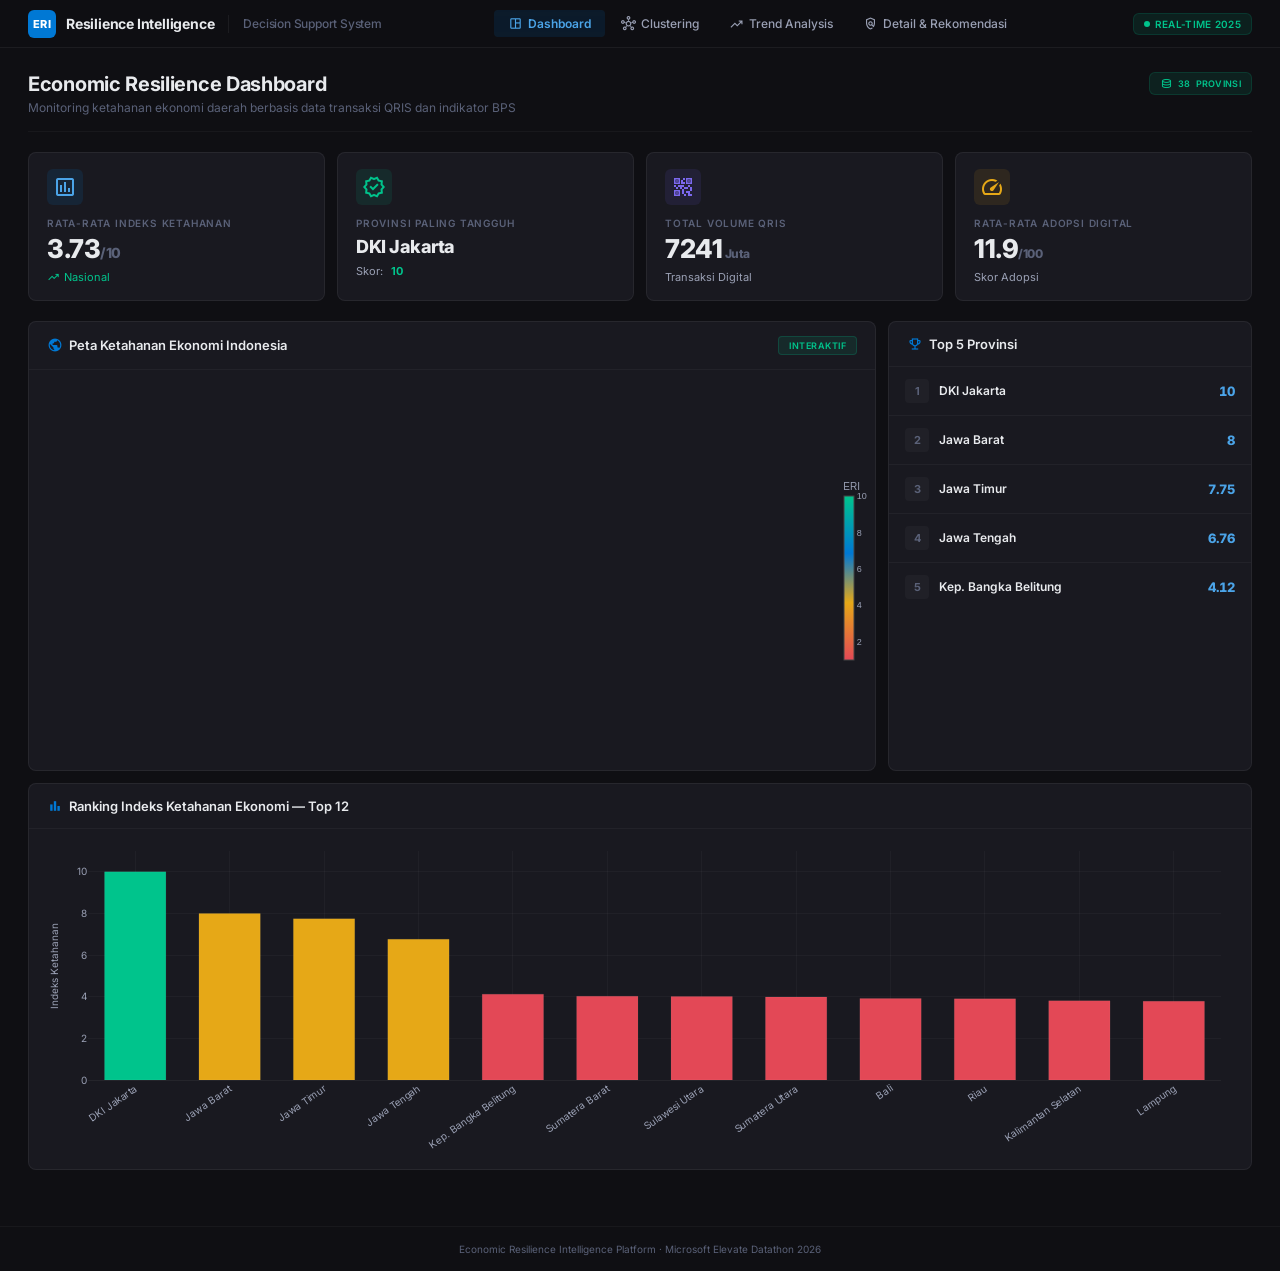
==== index.html @ f30be1ec "feat: add static export for GitHub Pages support" ====
<!DOCTYPE html>
<html lang="id">
<head>
    <meta charset="utf-8"/>
    <meta name="dicoding:email" content="apriansyahrifqii@gmail.com"/>
    <meta content="width=device-width, initial-scale=1.0" name="viewport"/>
    <title>Economic Resilience Intelligence | QRIS Analytics Platform</title>
    <meta name="description" content="Platform analitik ketahanan ekonomi daerah berbasis data transaksi QRIS. Decision support system untuk mengukur dan memvisualisasikan ketahanan ekonomi secara real-time."/>
    <link rel="stylesheet" href="static/css/style.css"/>
    <link href="https://fonts.googleapis.com/css2?family=Material+Symbols+Outlined:wght,FILL@100..700,0..1&display=swap" rel="stylesheet"/>
    <script src="https://cdn.plot.ly/plotly-2.27.0.min.js"></script>
</head>
<body>

<!-- ============ NAVBAR ============ -->
<nav class="navbar" id="main-navbar">
    <div class="navbar-brand">
        <div class="logo-icon">ERI</div>
        <span>Resilience Intelligence</span>
        <div class="brand-divider"></div>
        <span class="brand-subtitle">Decision Support System</span>
    </div>
    <div class="navbar-tabs">
        <button class="tab-btn active" data-tab="tab-dashboard" onclick="switchTab('tab-dashboard')">
            <span class="material-symbols-outlined" style="font-size:15px">space_dashboard</span>Dashboard
        </button>
        <button class="tab-btn" data-tab="tab-clusters" onclick="switchTab('tab-clusters')">
            <span class="material-symbols-outlined" style="font-size:15px">hub</span>Clustering
        </button>
        <button class="tab-btn" data-tab="tab-trends" onclick="switchTab('tab-trends')">
            <span class="material-symbols-outlined" style="font-size:15px">trending_up</span>Trend Analysis
        </button>
        <button class="tab-btn" data-tab="tab-detail" onclick="switchTab('tab-detail')">
            <span class="material-symbols-outlined" style="font-size:15px">policy</span>Detail & Rekomendasi
        </button>
    </div>
    <div class="navbar-badge">
        <div class="pulse-dot"></div>
        Real-time 2025
    </div>
</nav>

<!-- ============ MOBILE TABS ============ -->
<div class="mobile-tabs">
    <button class="mob-btn active" data-tab="tab-dashboard" onclick="switchTab('tab-dashboard')">
        <span class="material-symbols-outlined">space_dashboard</span>Dashboard
    </button>
    <button class="mob-btn" data-tab="tab-clusters" onclick="switchTab('tab-clusters')">
        <span class="material-symbols-outlined">hub</span>Cluster
    </button>
    <button class="mob-btn" data-tab="tab-trends" onclick="switchTab('tab-trends')">
        <span class="material-symbols-outlined">trending_up</span>Trend
    </button>
    <button class="mob-btn" data-tab="tab-detail" onclick="switchTab('tab-detail')">
        <span class="material-symbols-outlined">policy</span>Detail
    </button>
</div>

<!-- ============================================================ -->
<!-- TAB 1: DASHBOARD                                             -->
<!-- ============================================================ -->
<div class="tab-content active" id="tab-dashboard">
    <div class="page-header">
        <div>
            <h1>Economic Resilience Dashboard</h1>
            <p class="subtitle">Monitoring ketahanan ekonomi daerah berbasis data transaksi QRIS dan indikator BPS</p>
        </div>
        <div class="navbar-badge" style="font-size:9px">
            <span class="material-symbols-outlined" style="font-size:13px">database</span>
            <span id="stat-total-provinces">—</span> Provinsi
        </div>
    </div>

    <div class="kpi-grid">
        <div class="kpi-card">
            <div class="kpi-icon" style="background:var(--azure-blue-dim);color:var(--azure-light)">
                <span class="material-symbols-outlined">assessment</span>
            </div>
            <div class="kpi-label">Rata-rata Indeks Ketahanan</div>
            <div class="kpi-value"><span id="stat-avg-resilience" data-count="0" data-decimals="2">0</span><span style="font-size:14px;color:var(--text-muted)">/10</span></div>
            <div class="kpi-sub" style="color:var(--accent-emerald)">
                <span class="material-symbols-outlined" style="font-size:13px">trending_up</span>
                Nasional
            </div>
        </div>
        <div class="kpi-card">
            <div class="kpi-icon" style="background:var(--accent-emerald-dim);color:var(--accent-emerald)">
                <span class="material-symbols-outlined">verified</span>
            </div>
            <div class="kpi-label">Provinsi Paling Tangguh</div>
            <div class="kpi-value" id="stat-top-resilient" style="font-size:18px;line-height:1.3">—</div>
            <div class="kpi-sub">Skor: <strong id="stat-top-resilient-score" style="color:var(--accent-emerald);margin-left:4px">—</strong></div>
        </div>
        <div class="kpi-card">
            <div class="kpi-icon" style="background:var(--accent-purple-dim);color:var(--accent-purple)">
                <span class="material-symbols-outlined">qr_code_2</span>
            </div>
            <div class="kpi-label">Total Volume QRIS</div>
            <div class="kpi-value"><span id="stat-total-qris" data-count="0" data-decimals="0">0</span><span style="font-size:12px;color:var(--text-muted)"> Juta</span></div>
            <div class="kpi-sub">Transaksi Digital</div>
        </div>
        <div class="kpi-card">
            <div class="kpi-icon" style="background:var(--accent-amber-dim);color:var(--accent-amber)">
                <span class="material-symbols-outlined">speed</span>
            </div>
            <div class="kpi-label">Rata-rata Adopsi Digital</div>
            <div class="kpi-value"><span id="stat-avg-digital" data-count="0" data-decimals="1">0</span><span style="font-size:12px;color:var(--text-muted)">/100</span></div>
            <div class="kpi-sub">Skor Adopsi</div>
        </div>
    </div>

    <div class="grid-7-3" style="margin-bottom:12px">
        <div class="card">
            <div class="card-header">
                <h3><span class="material-symbols-outlined">public</span>Peta Ketahanan Ekonomi Indonesia</h3>
                <span class="badge badge-tangguh" style="font-size:9px">INTERAKTIF</span>
            </div>
            <div class="card-body" style="padding:0;height:400px">
                <div id="chart-map" style="width:100%;height:100%"></div>
            </div>
        </div>
        <div class="card">
            <div class="card-header">
                <h3><span class="material-symbols-outlined">emoji_events</span>Top 5 Provinsi</h3>
            </div>
            <ul class="province-list" id="top5-list"></ul>
        </div>
    </div>

    <div class="card">
        <div class="card-header">
            <h3><span class="material-symbols-outlined">bar_chart</span>Ranking Indeks Ketahanan Ekonomi — Top 12</h3>
        </div>
        <div class="card-body" style="height:340px;padding:14px">
            <div id="chart-bar" style="width:100%;height:100%"></div>
        </div>
    </div>
</div>

<!-- ============================================================ -->
<!-- TAB 2: CLUSTERING                                            -->
<!-- ============================================================ -->
<div class="tab-content" id="tab-clusters">
    <div class="page-header">
        <div>
            <h1>Clustering Analysis</h1>
            <p class="subtitle">Pengelompokan K-Means berdasarkan PDRB dan tingkat adopsi digital QRIS</p>
        </div>
    </div>

    <div class="cluster-insights">
        <div class="cluster-insight" style="background:var(--accent-emerald-dim);border-color:rgba(0,196,140,0.15)">
            <div class="ci-count" id="count-tangguh" style="color:var(--accent-emerald)">0</div>
            <div class="ci-label" style="color:var(--accent-emerald)">Tangguh</div>
            <div class="ci-desc">High Digital — Strong Economy</div>
        </div>
        <div class="cluster-insight" style="background:var(--accent-amber-dim);border-color:rgba(230,168,23,0.15)">
            <div class="ci-count" id="count-transisi" style="color:var(--accent-amber)">0</div>
            <div class="ci-label" style="color:var(--accent-amber)">Transisi</div>
            <div class="ci-desc">Moderate Digital — Moderate Economy</div>
        </div>
        <div class="cluster-insight" style="background:var(--accent-red-dim);border-color:rgba(227,72,86,0.15)">
            <div class="ci-count" id="count-rentan" style="color:var(--accent-red)">0</div>
            <div class="ci-label" style="color:var(--accent-red)">Rentan</div>
            <div class="ci-desc">Low Digital — Weak Economy</div>
        </div>
    </div>

    <div class="grid-7-3" style="margin-bottom:12px">
        <div class="card">
            <div class="card-header">
                <h3><span class="material-symbols-outlined">bubble_chart</span>PDRB vs Adopsi QRIS</h3>
            </div>
            <div class="card-body" style="height:440px;padding:12px">
                <div id="chart-scatter" style="width:100%;height:100%"></div>
            </div>
        </div>
        <div class="card">
            <div class="card-body" style="height:100%;display:flex;flex-direction:column;justify-content:center;background:linear-gradient(135deg,var(--azure-blue-dim),rgba(0,151,167,0.04))">
                <span class="material-symbols-outlined" style="font-size:32px;color:var(--azure-light);margin-bottom:10px">psychology</span>
                <h4 style="font-size:14px;font-weight:700;margin-bottom:8px">Wawasan Klaster</h4>
                <p style="font-size:11px;color:var(--text-secondary);line-height:1.7">Model K-Means mengidentifikasi tiga profil ekonomi berbeda di Indonesia, menunjukkan korelasi kuat antara literasi digital dengan ketahanan finansial daerah.</p>
            </div>
        </div>
    </div>

    <div class="card">
        <div class="card-header">
            <h3><span class="material-symbols-outlined">table_chart</span>Detail Semua Provinsi</h3>
        </div>
        <div style="overflow-x:auto">
            <table class="data-table" id="clusterTable">
                <thead>
                    <tr>
                        <th onclick="sortTable(0,false)">Provinsi</th>
                        <th onclick="sortTable(1,false)">Status</th>
                        <th onclick="sortTable(2,true)">Skor Ketahanan</th>
                        <th onclick="sortTable(3,true)">PDRB (T)</th>
                        <th onclick="sortTable(4,true)">QRIS (Juta)</th>
                        <th onclick="sortTable(5,true)">Kemiskinan (%)</th>
                        <th onclick="sortTable(6,true)">Adopsi Digital</th>
                    </tr>
                </thead>
                <tbody id="table-body"></tbody>
            </table>
        </div>
    </div>
</div>

<!-- ============================================================ -->
<!-- TAB 3: TREND ANALYSIS                                        -->
<!-- ============================================================ -->
<div class="tab-content" id="tab-trends">
    <div class="page-header">
        <div>
            <h1>Trend Analysis</h1>
            <p class="subtitle">Perkembangan transaksi QRIS dan PDRB secara quarterly (2024–2025)</p>
        </div>
    </div>

    <div class="trend-stats">
        <div class="kpi-card">
            <div class="kpi-icon" style="background:var(--accent-emerald-dim);color:var(--accent-emerald)">
                <span class="material-symbols-outlined">trending_up</span>
            </div>
            <div class="kpi-label">Pertumbuhan QRIS</div>
            <div class="kpi-value" style="color:var(--accent-emerald)" id="trend-qris-growth">—</div>
            <div class="kpi-sub">YoY (Q4 2024 vs Q4 2025)</div>
        </div>
        <div class="kpi-card">
            <div class="kpi-icon" style="background:var(--azure-blue-dim);color:var(--azure-light)">
                <span class="material-symbols-outlined">account_balance</span>
            </div>
            <div class="kpi-label">Pertumbuhan PDRB</div>
            <div class="kpi-value" style="color:var(--azure-light)" id="trend-pdrb-growth">—</div>
            <div class="kpi-sub">Rata-rata pertumbuhan</div>
        </div>
        <div class="kpi-card">
            <div class="kpi-icon" style="background:var(--accent-purple-dim);color:var(--accent-purple)">
                <span class="material-symbols-outlined">date_range</span>
            </div>
            <div class="kpi-label">Periode Data</div>
            <div class="kpi-value" style="font-size:20px">8 Quarter</div>
            <div class="kpi-sub">Q1 2024 — Q4 2025</div>
        </div>
    </div>

    <div class="grid-2" style="margin-bottom:12px">
        <div class="card">
            <div class="card-header">
                <h3><span class="material-symbols-outlined">qr_code_2</span>Tren Volume QRIS (Top 5)</h3>
            </div>
            <div class="card-body" style="height:360px;padding:12px">
                <div id="chart-trend" style="width:100%;height:100%"></div>
            </div>
        </div>
        <div class="card">
            <div class="card-header">
                <h3><span class="material-symbols-outlined">account_balance</span>Tren PDRB (Top 5)</h3>
            </div>
            <div class="card-body" style="height:360px;padding:12px">
                <div id="chart-pdrb-trend" style="width:100%;height:100%"></div>
            </div>
        </div>
    </div>
</div>

<!-- ============================================================ -->
<!-- TAB 4: DETAIL PROVINSI & REKOMENDASI                         -->
<!-- ============================================================ -->
<div class="tab-content" id="tab-detail">
    <div class="page-header">
        <div>
            <h1>Profil & Rekomendasi Kebijakan</h1>
            <p class="subtitle">Analisis mendalam dan rekomendasi kebijakan berbasis AI</p>
        </div>
    </div>

    <div style="max-width:380px;margin-bottom:20px">
        <select class="custom-select" id="province-select" onchange="loadProvinceDetail(this.value)">
            <option value="">— Pilih Provinsi —</option>
        </select>
    </div>

    <div class="detail-panel" id="detail-panel" style="display:none">
        <div class="detail-hero">
            <div>
                <h1 id="detail-name">—</h1>
                <span class="badge badge-tangguh" id="detail-badge" style="margin-top:8px">—</span>
            </div>
            <div style="text-align:right">
                <div style="font-size:9px;font-weight:600;text-transform:uppercase;letter-spacing:1px;color:var(--text-muted);margin-bottom:4px">Economic Resilience Index</div>
                <div class="big-score" id="detail-score">—<span>/10</span></div>
            </div>
        </div>

        <div class="detail-metrics">
            <div class="detail-metric">
                <div class="label">PDRB (Triliun Rupiah)</div>
                <div class="value" id="detail-pdrb">—</div>
            </div>
            <div class="detail-metric">
                <div class="label">Volume QRIS (Juta)</div>
                <div class="value" id="detail-qris">—</div>
            </div>
            <div class="detail-metric">
                <div class="label">Tingkat Kemiskinan</div>
                <div class="value" id="detail-poverty">—</div>
            </div>
        </div>

        <div class="grid-2" style="margin-bottom:20px">
            <div class="card" style="height:300px">
                <div id="chart-radar" style="width:100%;height:100%"></div>
            </div>
            <div class="card" style="height:300px;display:flex;flex-direction:column;justify-content:center">
                <div class="card-body">
                    <div class="detail-metric" style="margin-bottom:14px">
                        <div class="label">Skor Adopsi Digital</div>
                        <div class="value" id="detail-digital">—</div>
                    </div>
                </div>
            </div>
        </div>

        <div class="recommendation transition" id="detail-recommendation">
            <h4>Pilih provinsi untuk melihat rekomendasi</h4>
        </div>
    </div>
</div>

<footer class="app-footer">
    Economic Resilience Intelligence Platform &middot; Microsoft Elevate Datathon 2026
</footer>

<script src="static/js/app.js"></script>
<script>
    let provincesData = [];
    let trendData = [];
    let stats = {};

    async function initStatic() {
        const res = await fetch('data/static_data.json');
        const data = await res.json();
        provincesData = data.provinces_data;
        trendData = data.trend_data;
        stats = data.stats;

        // Fill Stats
        document.getElementById('stat-total-provinces').textContent = stats.total_provinces;
        document.getElementById('stat-avg-resilience').setAttribute('data-count', stats.avg_resilience);
        document.getElementById('stat-top-resilient').textContent = stats.top_resilient;
        document.getElementById('stat-top-resilient-score').textContent = stats.top_resilient_score;
        document.getElementById('stat-total-qris').setAttribute('data-count', stats.total_qris);
        document.getElementById('stat-avg-digital').setAttribute('data-count', stats.avg_digital_adoption);

        document.getElementById('count-tangguh').textContent = stats.cluster_counts.tangguh;
        document.getElementById('count-transisi').textContent = stats.cluster_counts.transisi;
        document.getElementById('count-rentan').textContent = stats.cluster_counts.rentan;

        animateCounters();

        // Render Charts
        renderBarChart(provincesData);
        renderMap(provincesData);
        renderScatter(provincesData);

        // Top 5 list
        const top5 = [...provincesData].sort((a, b) => b.Economic_Resilience_Index - a.Economic_Resilience_Index).slice(0, 5);
        const listEl = document.getElementById('top5-list');
        top5.forEach((p, i) => {
            const li = document.createElement('li');
            li.className = 'province-item';
            li.onclick = () => { switchTab('tab-detail'); document.getElementById('province-select').value = p.Provinsi; loadProvinceDetail(p.Provinsi); };
            li.innerHTML = `<span class="rank">${i+1}</span><span class="name">${p.Provinsi}</span><span class="score">${p.Economic_Resilience_Index}</span>`;
            listEl.appendChild(li);
        });

        // Table
        const tbody = document.getElementById('table-body');
        [...provincesData].sort((a, b) => b.Economic_Resilience_Index - a.Economic_Resilience_Index).forEach(p => {
            const cls = p.Status === 'Tangguh' ? 'badge-tangguh' : p.Status === 'Transisi' ? 'badge-transisi' : 'badge-rentan';
            const tr = document.createElement('tr');
            tr.innerHTML = `
                <td style="font-weight:600">${p.Provinsi}</td>
                <td><span class="badge ${cls}">${p.Status}</span></td>
                <td style="font-weight:700">${p.Economic_Resilience_Index}</td>
                <td>${p.PDRB_Triliun}</td>
                <td>${p.Volume_QRIS_Juta}</td>
                <td>${p.Tingkat_Kemiskinan_Persen}%</td>
                <td>${p.Digital_Adoption_Score || '—'}</td>
            `;
            tr.onclick = () => { switchTab('tab-detail'); document.getElementById('province-select').value = p.Provinsi; loadProvinceDetail(p.Provinsi); };
            tbody.appendChild(tr);
        });

        // Trends
        if (trendData.length > 0) {
            renderTrendChart(trendData, provincesData);
            renderPDRBTrend(trendData, provincesData);
            
            const q4_24 = trendData.filter(t => t.Quarter === 'Q4 2024');
            const q4_25 = trendData.filter(t => t.Quarter === 'Q4 2025');
            if (q4_24.length && q4_25.length) {
                const totalQ4_24 = q4_24.reduce((s, t) => s + t.Volume_QRIS_Juta, 0);
                const totalQ4_25 = q4_25.reduce((s, t) => s + t.Volume_QRIS_Juta, 0);
                document.getElementById('trend-qris-growth').textContent = '+' + ((totalQ4_25 - totalQ4_24) / totalQ4_24 * 100).toFixed(1) + '%';
                
                const pdrbQ4_24 = q4_24.reduce((s, t) => s + t.PDRB_Triliun, 0);
                const pdrbQ4_25 = q4_25.reduce((s, t) => s + t.PDRB_Triliun, 0);
                document.getElementById('trend-pdrb-growth').textContent = '+' + ((pdrbQ4_25 - pdrbQ4_24) / pdrbQ4_24 * 100).toFixed(1) + '%';
            }
        }

        // Select
        const select = document.getElementById('province-select');
        [...provincesData].sort((a, b) => a.Provinsi.localeCompare(b.Provinsi)).forEach(p => {
            const opt = document.createElement('option');
            opt.value = p.Provinsi;
            opt.textContent = p.Provinsi;
            select.appendChild(opt);
        });
    }

    initStatic();

    // Patch for loadProvinceDetail
    const _origLoad = loadProvinceDetail;
    loadProvinceDetail = async function(name) {
        if (!name) return;
        document.getElementById('detail-panel').style.display = 'block';
        await _origLoad(name);
    };
</script>
</body>
</html>
---- static/css/style.css ----
/* ========================================
   ECONOMIC RESILIENCE INTELLIGENCE
   Azure AI-Inspired Formal Design System
   ======================================== */

@import url('https://fonts.googleapis.com/css2?family=Inter:wght@300;400;500;600;700;800;900&display=swap');

:root {
    /* Azure AI Color Palette */
    --bg-primary: #0f0f13;
    --bg-secondary: #17171c;
    --bg-tertiary: #1c1c24;
    --bg-card: rgba(28, 28, 36, 0.85);
    --bg-card-hover: rgba(35, 35, 48, 0.95);
    --bg-card-alt: rgba(22, 22, 30, 0.9);
    --bg-glass: rgba(255,255,255,0.03);
    --bg-surface: #1e1e28;
    --bg-elevated: #242430;

    /* Borders */
    --border-color: rgba(255,255,255,0.06);
    --border-subtle: rgba(255,255,255,0.04);
    --border-hover: rgba(255,255,255,0.12);
    --border-active: rgba(0,120,212,0.5);

    /* Text */
    --text-primary: #e8eaed;
    --text-secondary: #9aa0b4;
    --text-muted: #5a6178;
    --text-inverse: #0f0f13;

    /* Azure Accents */
    --azure-blue: #0078D4;
    --azure-blue-dim: rgba(0,120,212,0.12);
    --azure-blue-glow: rgba(0,120,212,0.25);
    --azure-light: #4BA4E8;
    --azure-dark: #004F8C;

    /* Semantic Colors */
    --accent-emerald: #00C48C;
    --accent-emerald-dim: rgba(0,196,140,0.10);
    --accent-cyan: #0097A7;
    --accent-cyan-dim: rgba(0,151,167,0.10);
    --accent-amber: #E6A817;
    --accent-amber-dim: rgba(230,168,23,0.10);
    --accent-red: #E34856;
    --accent-red-dim: rgba(227,72,86,0.10);
    --accent-purple: #7B68EE;
    --accent-purple-dim: rgba(123,104,238,0.10);

    /* Shadows & Effects */
    --shadow-card: 0 2px 8px rgba(0,0,0,0.3), 0 1px 2px rgba(0,0,0,0.2);
    --shadow-elevated: 0 8px 32px rgba(0,0,0,0.4);
    --shadow-glow: 0 0 20px rgba(0,120,212,0.15);

    /* Radii */
    --radius-lg: 12px;
    --radius-md: 8px;
    --radius-sm: 6px;
    --radius-xs: 4px;

    /* Transitions */
    --transition: all 0.2s cubic-bezier(0.4,0,0.2,1);
    --transition-slow: all 0.35s cubic-bezier(0.4,0,0.2,1);
}

/* ---- RESET ---- */
*, *::before, *::after { margin:0; padding:0; box-sizing:border-box; }
html { scroll-behavior: smooth; }
body {
    font-family: 'Inter', 'Segoe UI', -apple-system, sans-serif;
    background: var(--bg-primary);
    color: var(--text-primary);
    min-height: 100vh;
    overflow-x: hidden;
    -webkit-font-smoothing: antialiased;
    -moz-osx-font-smoothing: grayscale;
}

/* Scrollbar - Azure style */
::-webkit-scrollbar { width: 8px; height: 8px; }
::-webkit-scrollbar-track { background: transparent; }
::-webkit-scrollbar-thumb { background: rgba(255,255,255,0.1); border-radius: 4px; }
::-webkit-scrollbar-thumb:hover { background: rgba(255,255,255,0.18); }

/* ---- HEADER / NAVBAR ---- */
.navbar {
    position: sticky; top: 0; z-index: 100;
    display: flex; align-items: center; justify-content: space-between;
    padding: 0 28px; height: 48px;
    background: rgba(15,15,19,0.92);
    backdrop-filter: blur(24px); -webkit-backdrop-filter: blur(24px);
    border-bottom: 1px solid var(--border-color);
}
.navbar-brand {
    display: flex; align-items: center; gap: 10px;
    font-size: 14px; font-weight: 700; letter-spacing: -0.2px;
    color: var(--text-primary);
}
.navbar-brand .logo-icon {
    width: 28px; height: 28px; border-radius: 6px;
    background: var(--azure-blue);
    display: flex; align-items: center; justify-content: center;
    font-size: 11px; color: #fff; font-weight: 800;
    letter-spacing: 0.5px;
}
.navbar-brand .brand-divider {
    width: 1px; height: 18px; background: var(--border-color); margin: 0 4px;
}
.navbar-brand .brand-subtitle {
    font-size: 12px; font-weight: 500; color: var(--text-muted);
}
.navbar-tabs { display: flex; gap: 2px; }
.navbar-tabs .tab-btn {
    padding: 6px 14px; border-radius: var(--radius-xs); border: none;
    background: transparent; color: var(--text-secondary);
    font-family: 'Inter', 'Segoe UI', sans-serif; font-size: 12px; font-weight: 500;
    cursor: pointer; transition: var(--transition);
    display: flex; align-items: center; gap: 5px;
}
.navbar-tabs .tab-btn:hover { color: var(--text-primary); background: rgba(255,255,255,0.05); }
.navbar-tabs .tab-btn.active {
    color: var(--azure-light);
    background: var(--azure-blue-dim);
    font-weight: 600;
}
.navbar-badge {
    padding: 4px 10px; border-radius: var(--radius-sm); font-size: 10px;
    font-weight: 600; letter-spacing: 0.3px; text-transform: uppercase;
    background: var(--accent-emerald-dim); color: var(--accent-emerald);
    border: 1px solid rgba(0,196,140,0.15);
    display: flex; align-items: center; gap: 5px;
}
.navbar-badge .pulse-dot {
    width: 6px; height: 6px; border-radius: 50%;
    background: var(--accent-emerald);
    animation: pulse 2s infinite;
}
@keyframes pulse {
    0%, 100% { opacity: 1; transform: scale(1); }
    50% { opacity: 0.4; transform: scale(1.4); }
}

/* ---- TAB CONTENT ---- */
.tab-content {
    display: none; padding: 24px 28px; max-width: 1400px; margin: 0 auto;
}
.tab-content.active { display: block; animation: fadeSlide 0.35s ease; }

@keyframes fadeSlide {
    from { opacity: 0; transform: translateY(8px); }
    to { opacity: 1; transform: translateY(0); }
}

/* ---- PAGE HEADER ---- */
.page-header {
    display: flex; align-items: flex-start; justify-content: space-between;
    margin-bottom: 20px; padding-bottom: 16px;
    border-bottom: 1px solid var(--border-subtle);
}
.page-header h1 {
    font-size: 20px; font-weight: 700; letter-spacing: -0.3px;
    margin-bottom: 4px;
}
.page-header .subtitle {
    font-size: 12px; color: var(--text-muted); font-weight: 400;
}

/* ---- KPI CARDS ---- */
.kpi-grid {
    display: grid; grid-template-columns: repeat(4, 1fr);
    gap: 12px; margin-bottom: 20px;
}
.kpi-card {
    background: var(--bg-card); border: 1px solid var(--border-color);
    border-radius: var(--radius-md); padding: 16px 18px;
    transition: var(--transition); position: relative; overflow: hidden;
}
.kpi-card::before {
    content: ''; position: absolute; top: 0; left: 0; right: 0;
    height: 2px; background: var(--azure-blue); opacity: 0;
    transition: var(--transition);
}
.kpi-card:hover {
    border-color: var(--border-hover);
    transform: translateY(-1px);
    box-shadow: var(--shadow-card);
}
.kpi-card:hover::before { opacity: 1; }
.kpi-card .kpi-icon {
    width: 36px; height: 36px; border-radius: var(--radius-sm);
    display: flex; align-items: center; justify-content: center;
    font-size: 18px; margin-bottom: 12px;
}
.kpi-card .kpi-label {
    font-size: 10px; font-weight: 600; text-transform: uppercase;
    letter-spacing: 0.8px; color: var(--text-muted); margin-bottom: 6px;
}
.kpi-card .kpi-value {
    font-size: 26px; font-weight: 800; letter-spacing: -0.5px; line-height: 1.1;
}
.kpi-card .kpi-sub {
    font-size: 11px; color: var(--text-secondary); margin-top: 6px;
    display: flex; align-items: center; gap: 4px;
}

/* ---- SECTION HEADERS ---- */
.section-header {
    display: flex; justify-content: space-between; align-items: center;
    margin-bottom: 16px;
}
.section-title {
    font-size: 16px; font-weight: 700; letter-spacing: -0.2px;
    display: flex; align-items: center; gap: 8px;
}
.section-title .title-icon {
    color: var(--azure-blue); font-size: 18px;
}
.section-subtitle {
    font-size: 12px; color: var(--text-muted); margin-top: 2px;
}

/* ---- CARD SYSTEM ---- */
.card {
    background: var(--bg-card); border: 1px solid var(--border-color);
    border-radius: var(--radius-md); overflow: hidden;
    transition: var(--transition);
}
.card:hover { border-color: var(--border-hover); }
.card .card-header {
    padding: 14px 18px; border-bottom: 1px solid var(--border-subtle);
    display: flex; justify-content: space-between; align-items: center;
}
.card .card-header h3 {
    font-size: 13px; font-weight: 600;
    display: flex; align-items: center; gap: 6px;
}
.card .card-header h3 .material-symbols-outlined {
    font-size: 16px; color: var(--azure-blue);
}
.card .card-body { padding: 18px; }

/* Backward compat for glass-card */
.glass-card {
    background: var(--bg-card); border: 1px solid var(--border-color);
    border-radius: var(--radius-md); overflow: hidden;
    transition: var(--transition);
}
.glass-card:hover { border-color: var(--border-hover); }
.glass-card .card-header {
    padding: 14px 18px; border-bottom: 1px solid var(--border-subtle);
    display: flex; justify-content: space-between; align-items: center;
}
.glass-card .card-header h3 {
    font-size: 13px; font-weight: 600;
    display: flex; align-items: center; gap: 6px;
}
.glass-card .card-body { padding: 18px; }

/* ---- GRID LAYOUTS ---- */
.grid-2 { display: grid; grid-template-columns: 1fr 1fr; gap: 12px; }
.grid-3-1 { display: grid; grid-template-columns: 3fr 1fr; gap: 12px; }
.grid-2-1 { display: grid; grid-template-columns: 2fr 1fr; gap: 12px; }
.grid-7-3 { display: grid; grid-template-columns: 7fr 3fr; gap: 12px; }

/* ---- PROVINCE LIST ---- */
.province-list { list-style: none; }
.province-item {
    display: flex; align-items: center; justify-content: space-between;
    padding: 12px 16px; border-bottom: 1px solid var(--border-subtle);
    cursor: pointer; transition: var(--transition);
}
.province-item:hover { background: rgba(0,120,212,0.06); }
.province-item:last-child { border-bottom: none; }
.province-item .rank {
    font-size: 11px; font-weight: 700; color: var(--text-muted);
    width: 24px; min-width: 24px;
    height: 24px; border-radius: var(--radius-xs);
    background: var(--bg-glass); display: flex; align-items: center; justify-content: center;
}
.province-item .name { font-size: 12px; font-weight: 600; flex: 1; margin-left: 10px; }
.province-item .score {
    font-size: 13px; font-weight: 800; color: var(--azure-light);
    font-variant-numeric: tabular-nums;
}

/* ---- BADGES ---- */
.badge {
    display: inline-flex; align-items: center; gap: 4px;
    padding: 3px 10px; border-radius: var(--radius-xs);
    font-size: 10px; font-weight: 600; text-transform: uppercase;
    letter-spacing: 0.5px;
}
.badge-tangguh { background: var(--accent-emerald-dim); color: var(--accent-emerald); border: 1px solid rgba(0,196,140,0.2); }
.badge-transisi { background: var(--accent-amber-dim); color: var(--accent-amber); border: 1px solid rgba(230,168,23,0.2); }
.badge-rentan { background: var(--accent-red-dim); color: var(--accent-red); border: 1px solid rgba(227,72,86,0.2); }

/* ---- DATA TABLE ---- */
.data-table { width: 100%; border-collapse: collapse; }
.data-table thead th {
    padding: 10px 16px; text-align: left;
    font-size: 10px; font-weight: 600; text-transform: uppercase;
    letter-spacing: 0.8px; color: var(--text-muted);
    border-bottom: 1px solid var(--border-color);
    cursor: pointer; user-select: none;
    background: rgba(0,0,0,0.15);
}
.data-table thead th:hover { color: var(--text-secondary); }
.data-table tbody td {
    padding: 10px 16px; font-size: 12px;
    border-bottom: 1px solid var(--border-subtle);
    font-variant-numeric: tabular-nums;
}
.data-table tbody tr { transition: var(--transition); }
.data-table tbody tr:hover { background: rgba(0,120,212,0.04); }
.data-table tbody tr:last-child td { border-bottom: none; }

/* ---- DETAIL PANEL ---- */
.detail-panel {
    background: var(--bg-card); border: 1px solid var(--border-color);
    border-radius: var(--radius-md); padding: 24px;
}
.detail-hero {
    display: flex; justify-content: space-between; align-items: flex-start;
    margin-bottom: 24px; padding-bottom: 20px;
    border-bottom: 1px solid var(--border-subtle);
}
.detail-hero h1 {
    font-size: 28px; font-weight: 800; letter-spacing: -0.5px;
}
.detail-hero .big-score {
    font-size: 44px; font-weight: 900; color: var(--azure-light);
    line-height: 1; font-variant-numeric: tabular-nums;
}
.detail-hero .big-score span {
    font-size: 16px; font-weight: 400; color: var(--text-muted);
}

.detail-metrics { display: grid; grid-template-columns: repeat(3, 1fr); gap: 12px; margin-bottom: 20px; }
.detail-metric {
    padding: 14px 16px; border-radius: var(--radius-sm);
    background: var(--bg-glass); border: 1px solid var(--border-subtle);
}
.detail-metric .label {
    font-size: 9px; font-weight: 600; text-transform: uppercase;
    letter-spacing: 0.8px; color: var(--text-muted); margin-bottom: 6px;
}
.detail-metric .value {
    font-size: 20px; font-weight: 800; letter-spacing: -0.3px;
    font-variant-numeric: tabular-nums;
}

/* ---- RECOMMENDATION ---- */
.recommendation {
    border-radius: var(--radius-sm); padding: 18px 20px;
    border-left: 3px solid; margin-top: 16px;
}
.recommendation.critical { background: var(--accent-red-dim); border-color: var(--accent-red); }
.recommendation.optimal { background: var(--accent-emerald-dim); border-color: var(--accent-emerald); }
.recommendation.transition { background: var(--accent-amber-dim); border-color: var(--accent-amber); }
.recommendation h4 { font-size: 14px; font-weight: 700; margin-bottom: 6px; }
.recommendation p { font-size: 12px; color: var(--text-secondary); line-height: 1.6; }
.recommendation ul { list-style: none; margin-top: 12px; }
.recommendation ul li {
    padding: 6px 0; font-size: 12px; color: var(--text-secondary);
    display: flex; align-items: center; gap: 8px;
    border-bottom: 1px solid var(--border-subtle);
}
.recommendation ul li:last-child { border-bottom: none; }

/* ---- SELECT ---- */
.custom-select {
    width: 100%; padding: 10px 14px; border-radius: var(--radius-sm);
    background: var(--bg-secondary); color: var(--text-primary);
    border: 1px solid var(--border-color); font-family: 'Inter', sans-serif;
    font-size: 13px; font-weight: 500; cursor: pointer;
    transition: var(--transition); appearance: none;
    background-image: url("data:image/svg+xml,%3Csvg xmlns='http://www.w3.org/2000/svg' width='12' height='12' fill='%235a6178' viewBox='0 0 16 16'%3E%3Cpath d='M8 11L3 6h10z'/%3E%3C/svg%3E");
    background-repeat: no-repeat; background-position: right 14px center;
}
.custom-select:focus { outline: none; border-color: var(--azure-blue); box-shadow: 0 0 0 2px var(--azure-blue-dim); }
.custom-select option { background: var(--bg-secondary); }

/* ---- CLUSTER INSIGHT CARDS ---- */
.cluster-insights { display: grid; grid-template-columns: repeat(3, 1fr); gap: 12px; margin-bottom: 20px; }
.cluster-insight {
    padding: 18px; border-radius: var(--radius-md);
    border: 1px solid var(--border-color); text-align: center;
    transition: var(--transition); position: relative; overflow: hidden;
}
.cluster-insight::after {
    content: ''; position: absolute; bottom: 0; left: 0; right: 0;
    height: 2px; transition: var(--transition);
}
.cluster-insight:hover { transform: translateY(-1px); box-shadow: var(--shadow-card); }
.cluster-insight .ci-count { font-size: 32px; font-weight: 900; line-height: 1; }
.cluster-insight .ci-label { font-size: 11px; font-weight: 600; margin-top: 6px; text-transform: uppercase; letter-spacing: 0.5px; }
.cluster-insight .ci-desc { font-size: 10px; color: var(--text-muted); margin-top: 4px; }

/* ---- TREND STATS ---- */
.trend-stats { display: grid; grid-template-columns: repeat(3, 1fr); gap: 12px; margin-bottom: 20px; }

/* ---- INSIGHT BOX ---- */
.insight-box {
    display: flex; gap: 16px; align-items: flex-start;
    padding: 16px 18px; border-radius: var(--radius-sm);
    background: linear-gradient(135deg, var(--azure-blue-dim), rgba(0,151,167,0.04));
    border: 1px solid rgba(0,120,212,0.12);
}
.insight-box .insight-icon {
    min-width: 36px; height: 36px; border-radius: var(--radius-sm);
    background: var(--azure-blue-dim); display: flex; align-items: center; justify-content: center;
}
.insight-box .insight-icon .material-symbols-outlined { color: var(--azure-light); font-size: 18px; }
.insight-box h4 { font-size: 13px; font-weight: 700; margin-bottom: 4px; }
.insight-box p { font-size: 11px; color: var(--text-secondary); line-height: 1.6; }

/* ---- METHODOLOGY BOX ---- */
.method-box {
    padding: 14px 16px; border-radius: var(--radius-sm);
    background: var(--bg-glass); border: 1px solid var(--border-subtle);
    border-left: 3px solid var(--azure-blue);
}
.method-box p { font-size: 11px; color: var(--text-muted); line-height: 1.6; }

/* ---- PLOTLY OVERRIDES ---- */
.js-plotly-plot .plotly .main-svg { background: transparent !important; }

/* ---- RESPONSIVE ---- */
@media (max-width: 1024px) {
    .kpi-grid { grid-template-columns: repeat(2, 1fr); }
    .grid-2, .grid-3-1, .grid-2-1, .grid-7-3 { grid-template-columns: 1fr; }
    .cluster-insights, .detail-metrics, .trend-stats { grid-template-columns: 1fr; }
    .navbar-tabs { display: none; }
}
@media (max-width: 640px) {
    .kpi-grid { grid-template-columns: 1fr; }
    .tab-content { padding: 16px; }
    .navbar { padding: 0 16px; }
}

/* ---- MOBILE TABS ---- */
.mobile-tabs {
    display: none; position: fixed; bottom: 0; left: 0; right: 0;
    background: rgba(15,15,19,0.95); backdrop-filter: blur(20px);
    border-top: 1px solid var(--border-color);
    padding: 6px 8px; z-index: 100;
    justify-content: space-around;
}
@media (max-width: 1024px) {
    .mobile-tabs { display: flex; }
    body { padding-bottom: 64px; }
}
.mobile-tabs button {
    display: flex; flex-direction: column; align-items: center; gap: 3px;
    background: none; border: none; color: var(--text-muted);
    font-size: 9px; font-weight: 600; padding: 6px; cursor: pointer;
    font-family: 'Inter', sans-serif; transition: var(--transition);
}
.mobile-tabs button.active { color: var(--azure-light); }
.mobile-tabs button .material-symbols-outlined { font-size: 20px; }

/* ---- FOOTER ---- */
.app-footer {
    padding: 16px 28px; text-align: center;
    font-size: 10px; color: var(--text-muted);
    border-top: 1px solid var(--border-subtle);
    margin-top: 32px;
}
.app-footer a { color: var(--azure-light); text-decoration: none; }

/* ---- ANIMATED COUNTER ---- */
.counter-value { display: inline-block; font-variant-numeric: tabular-nums; }
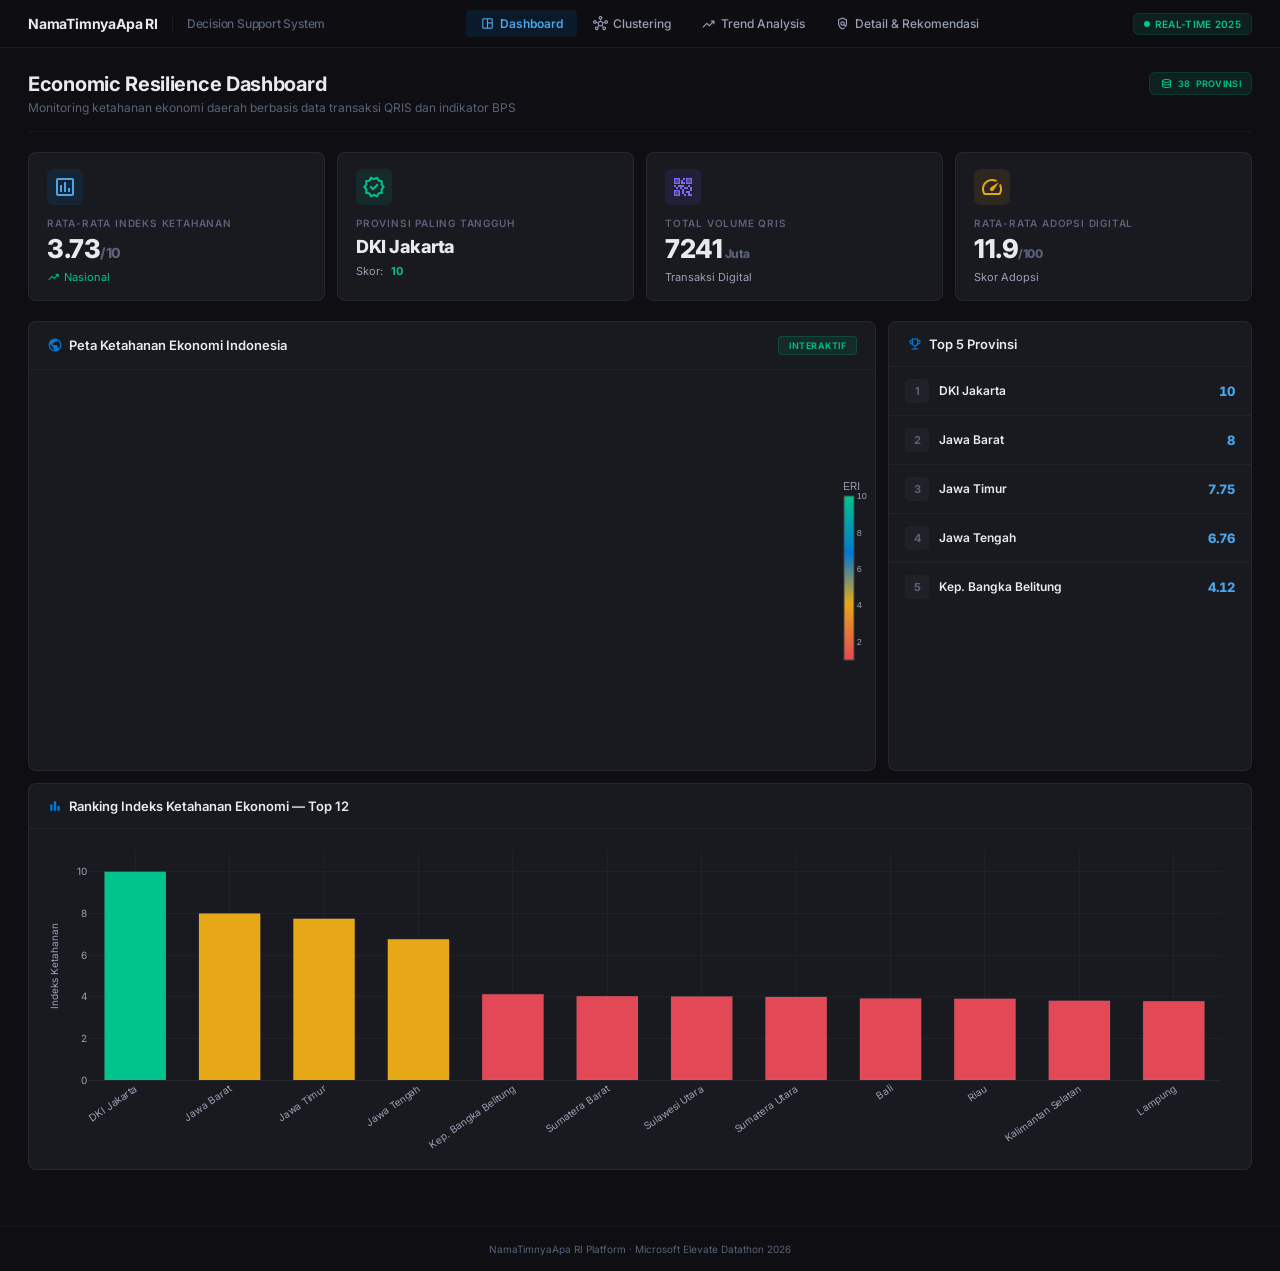
==== commit f65c09ab: "Update branding to NamaTimnyaApa RI and remove logo ERI" ====
--- a/index.html
+++ b/index.html
@@ -4,7 +4,7 @@
     <meta charset="utf-8"/>
     <meta name="dicoding:email" content="apriansyahrifqii@gmail.com"/>
     <meta content="width=device-width, initial-scale=1.0" name="viewport"/>
-    <title>Economic Resilience Intelligence | QRIS Analytics Platform</title>
+    <title>NamaTimnyaApa RI | QRIS Analytics Platform</title>
     <meta name="description" content="Platform analitik ketahanan ekonomi daerah berbasis data transaksi QRIS. Decision support system untuk mengukur dan memvisualisasikan ketahanan ekonomi secara real-time."/>
     <link rel="stylesheet" href="static/css/style.css"/>
     <link href="https://fonts.googleapis.com/css2?family=Material+Symbols+Outlined:wght,FILL@100..700,0..1&display=swap" rel="stylesheet"/>
@@ -15,8 +15,7 @@
 <!-- ============ NAVBAR ============ -->
 <nav class="navbar" id="main-navbar">
     <div class="navbar-brand">
-        <div class="logo-icon">ERI</div>
-        <span>Resilience Intelligence</span>
+        <span>NamaTimnyaApa RI</span>
         <div class="brand-divider"></div>
         <span class="brand-subtitle">Decision Support System</span>
     </div>
@@ -330,7 +329,7 @@
 </div>
 
 <footer class="app-footer">
-    Economic Resilience Intelligence Platform &middot; Microsoft Elevate Datathon 2026
+    NamaTimnyaApa RI Platform &middot; Microsoft Elevate Datathon 2026
 </footer>
 
 <script src="static/js/app.js"></script>
